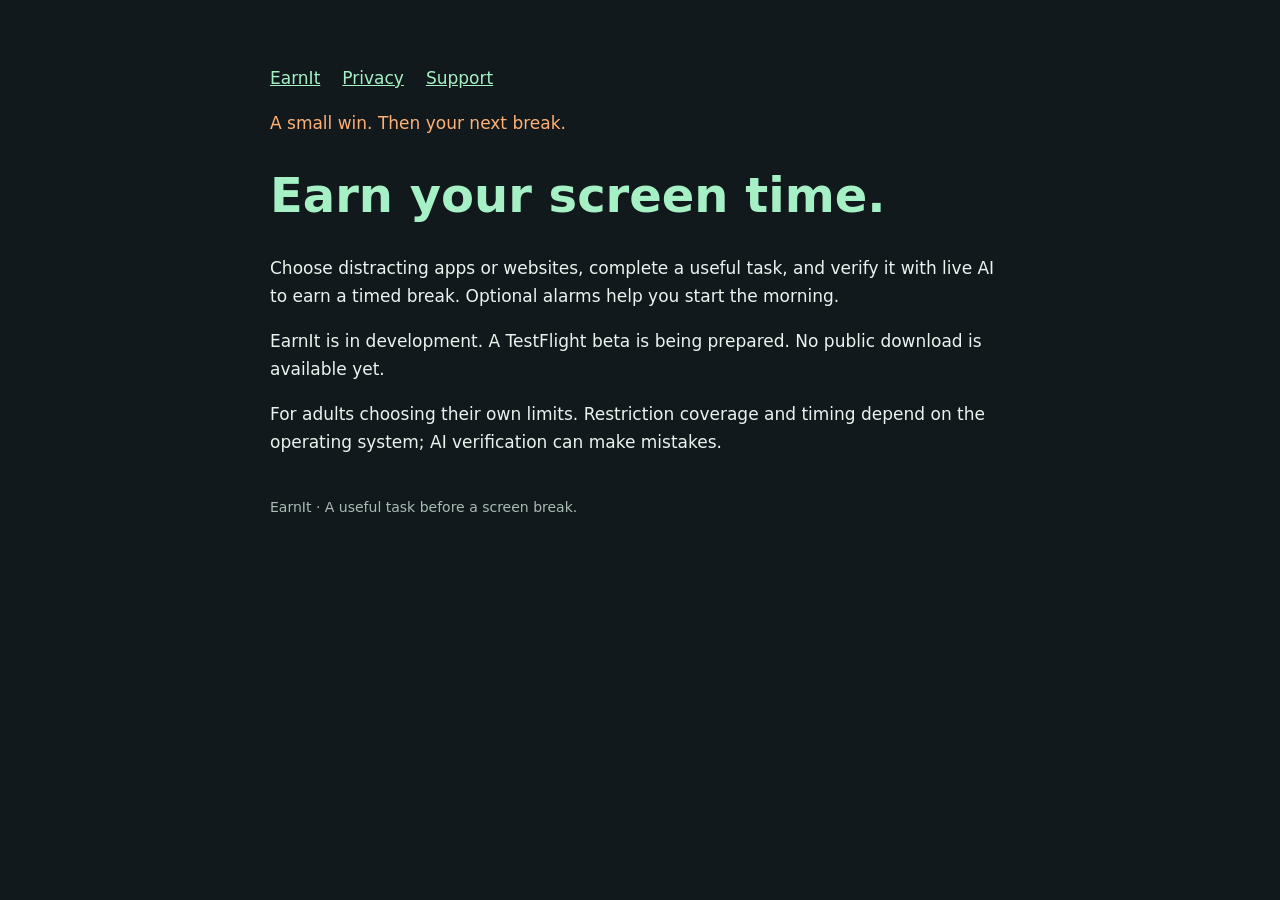
==== index.html @ e23795fc "Publish EarnIt beta privacy and support pages" ====
<!doctype html><html lang="en"><head><meta charset="utf-8"><meta name="viewport" content="width=device-width,initial-scale=1"><title>EarnIt</title><style>body{margin:0;background:#11191c;color:#e9f4ef;font:17px/1.65 system-ui,sans-serif}main{max-width:740px;margin:auto;padding:64px 24px}h1{font-size:48px;line-height:1.1;color:#a6f0c5}h2{margin-top:32px;font-size:23px}a{color:#a6f0c5}nav{display:flex;gap:22px}.tag{color:#ffb077}footer{margin-top:40px;color:#aabbb4;font-size:14px}</style></head><body><main><nav><a href="index.html">EarnIt</a><a href="privacy.html">Privacy</a><a href="support.html">Support</a></nav><p class="tag">A small win. Then your next break.</p><h1>Earn your screen time.</h1><p>Choose distracting apps or websites, complete a useful task, and verify it with live AI to earn a timed break. Optional alarms help you start the morning.</p><p>EarnIt is in development. A TestFlight beta is being prepared. No public download is available yet.</p><p>For adults choosing their own limits. Restriction coverage and timing depend on the operating system; AI verification can make mistakes.</p><footer>EarnIt · A useful task before a screen break.</footer></main></body></html>
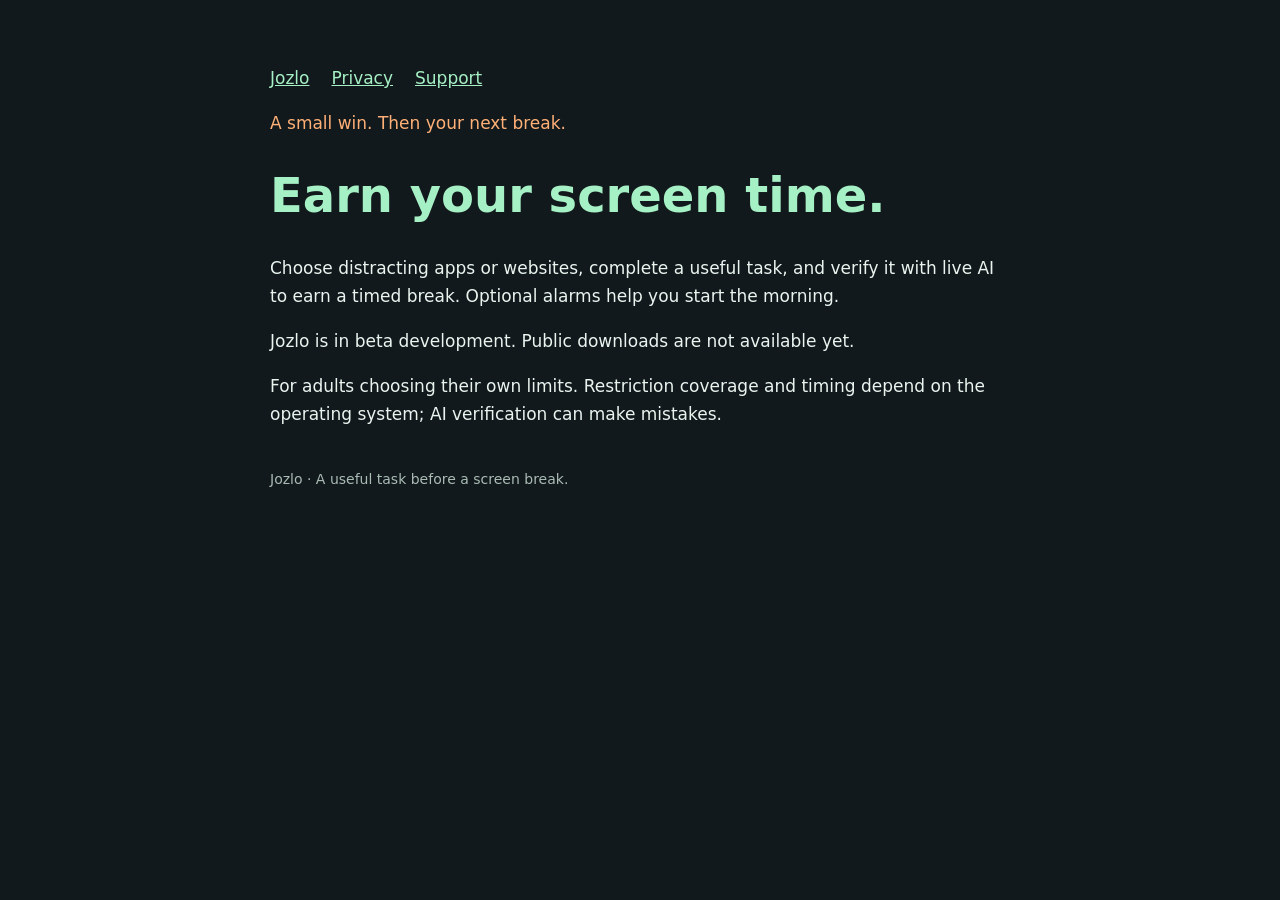
==== commit f62bd3a1: "Rebrand public index.html as Jozlo" ====
--- a/index.html
+++ b/index.html
@@ -1 +1 @@
-<!doctype html><html lang="en"><head><meta charset="utf-8"><meta name="viewport" content="width=device-width,initial-scale=1"><title>EarnIt</title><style>body{margin:0;background:#11191c;color:#e9f4ef;font:17px/1.65 system-ui,sans-serif}main{max-width:740px;margin:auto;padding:64px 24px}h1{font-size:48px;line-height:1.1;color:#a6f0c5}h2{margin-top:32px;font-size:23px}a{color:#a6f0c5}nav{display:flex;gap:22px}.tag{color:#ffb077}footer{margin-top:40px;color:#aabbb4;font-size:14px}</style></head><body><main><nav><a href="index.html">EarnIt</a><a href="privacy.html">Privacy</a><a href="support.html">Support</a></nav><p class="tag">A small win. Then your next break.</p><h1>Earn your screen time.</h1><p>Choose distracting apps or websites, complete a useful task, and verify it with live AI to earn a timed break. Optional alarms help you start the morning.</p><p>EarnIt is in development. A TestFlight beta is being prepared. No public download is available yet.</p><p>For adults choosing their own limits. Restriction coverage and timing depend on the operating system; AI verification can make mistakes.</p><footer>EarnIt · A useful task before a screen break.</footer></main></body></html>+<!doctype html><html lang="en"><head><meta charset="utf-8"><meta name="viewport" content="width=device-width,initial-scale=1"><title>Jozlo</title><style>body{margin:0;background:#11191c;color:#e9f4ef;font:17px/1.65 system-ui,sans-serif}main{max-width:740px;margin:auto;padding:64px 24px}h1{font-size:48px;line-height:1.1;color:#a6f0c5}h2{margin-top:32px;font-size:23px}a{color:#a6f0c5}nav{display:flex;gap:22px}.tag{color:#ffb077}footer{margin-top:40px;color:#aabbb4;font-size:14px}</style></head><body><main><nav><a href="index.html">Jozlo</a><a href="privacy.html">Privacy</a><a href="support.html">Support</a></nav><p class="tag">A small win. Then your next break.</p><h1>Earn your screen time.</h1><p>Choose distracting apps or websites, complete a useful task, and verify it with live AI to earn a timed break. Optional alarms help you start the morning.</p><p>Jozlo is in beta development. Public downloads are not available yet.</p><p>For adults choosing their own limits. Restriction coverage and timing depend on the operating system; AI verification can make mistakes.</p><footer>Jozlo · A useful task before a screen break.</footer></main></body></html>
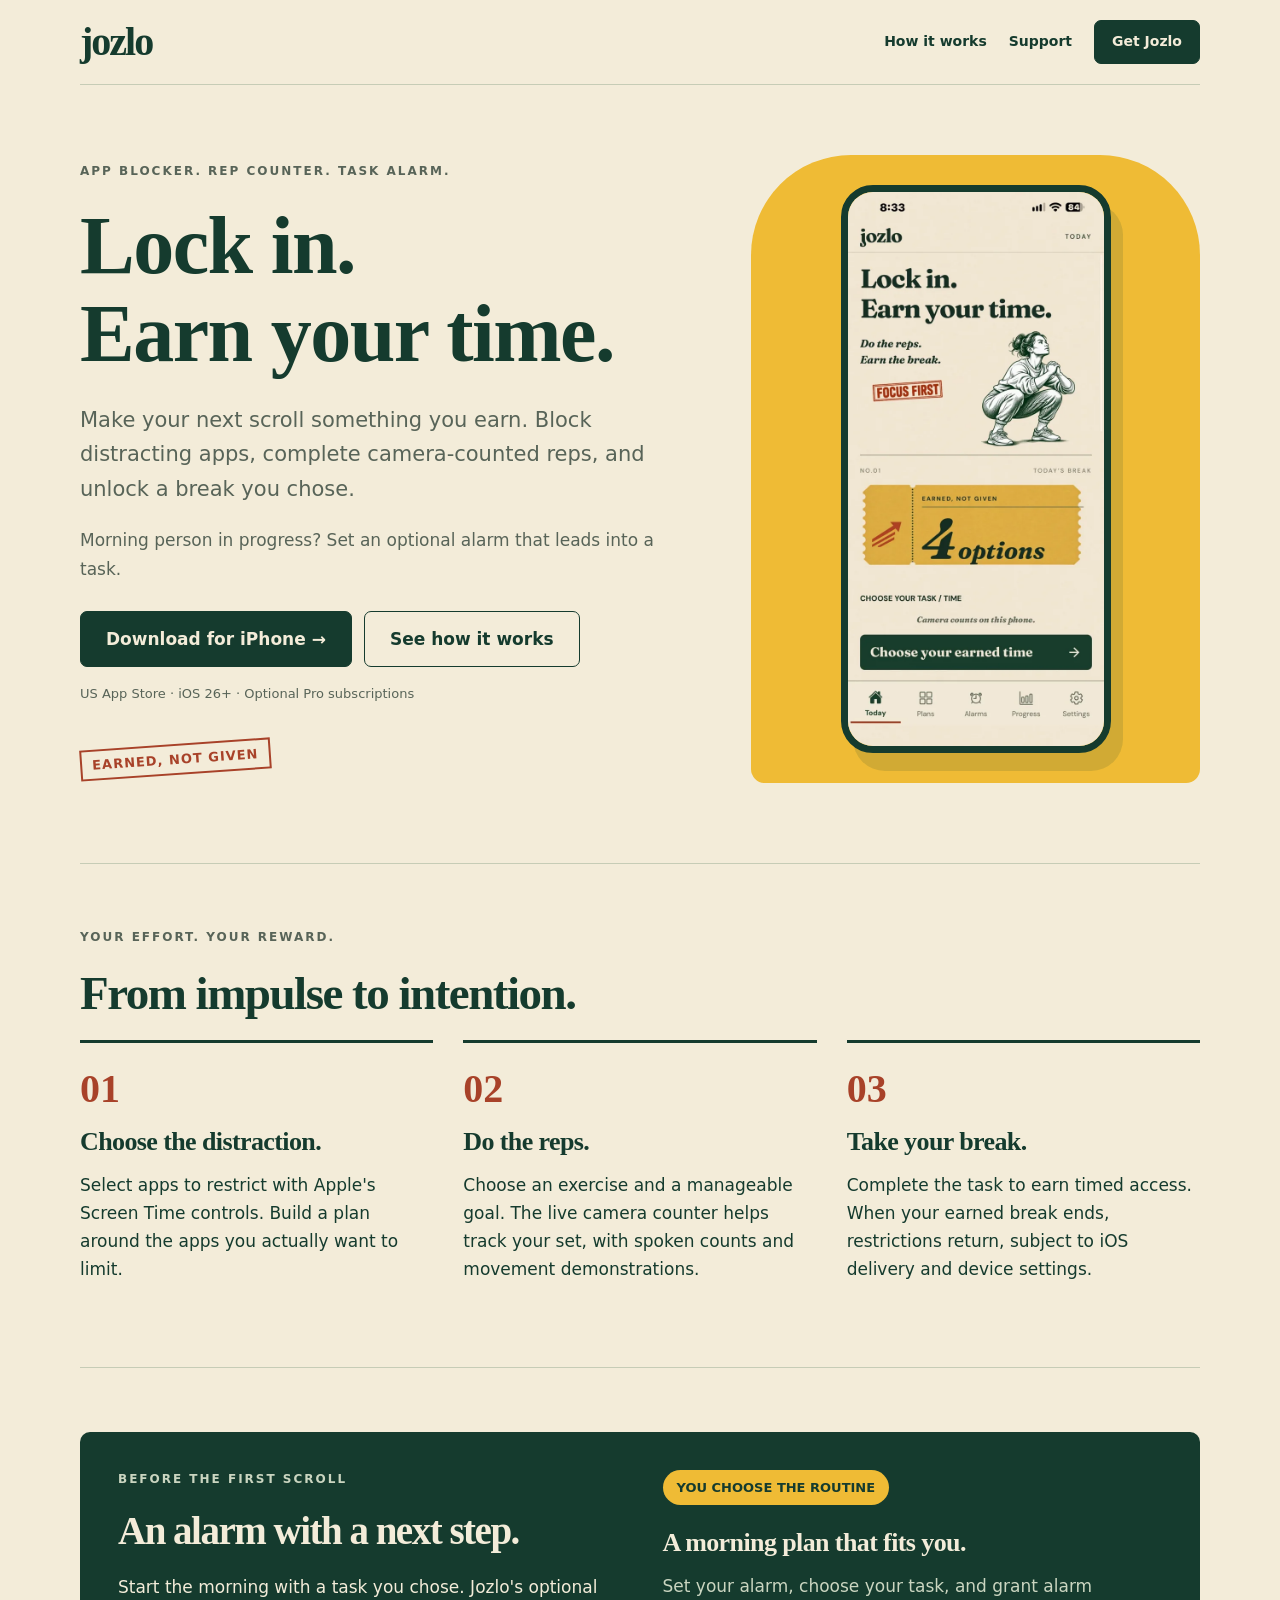
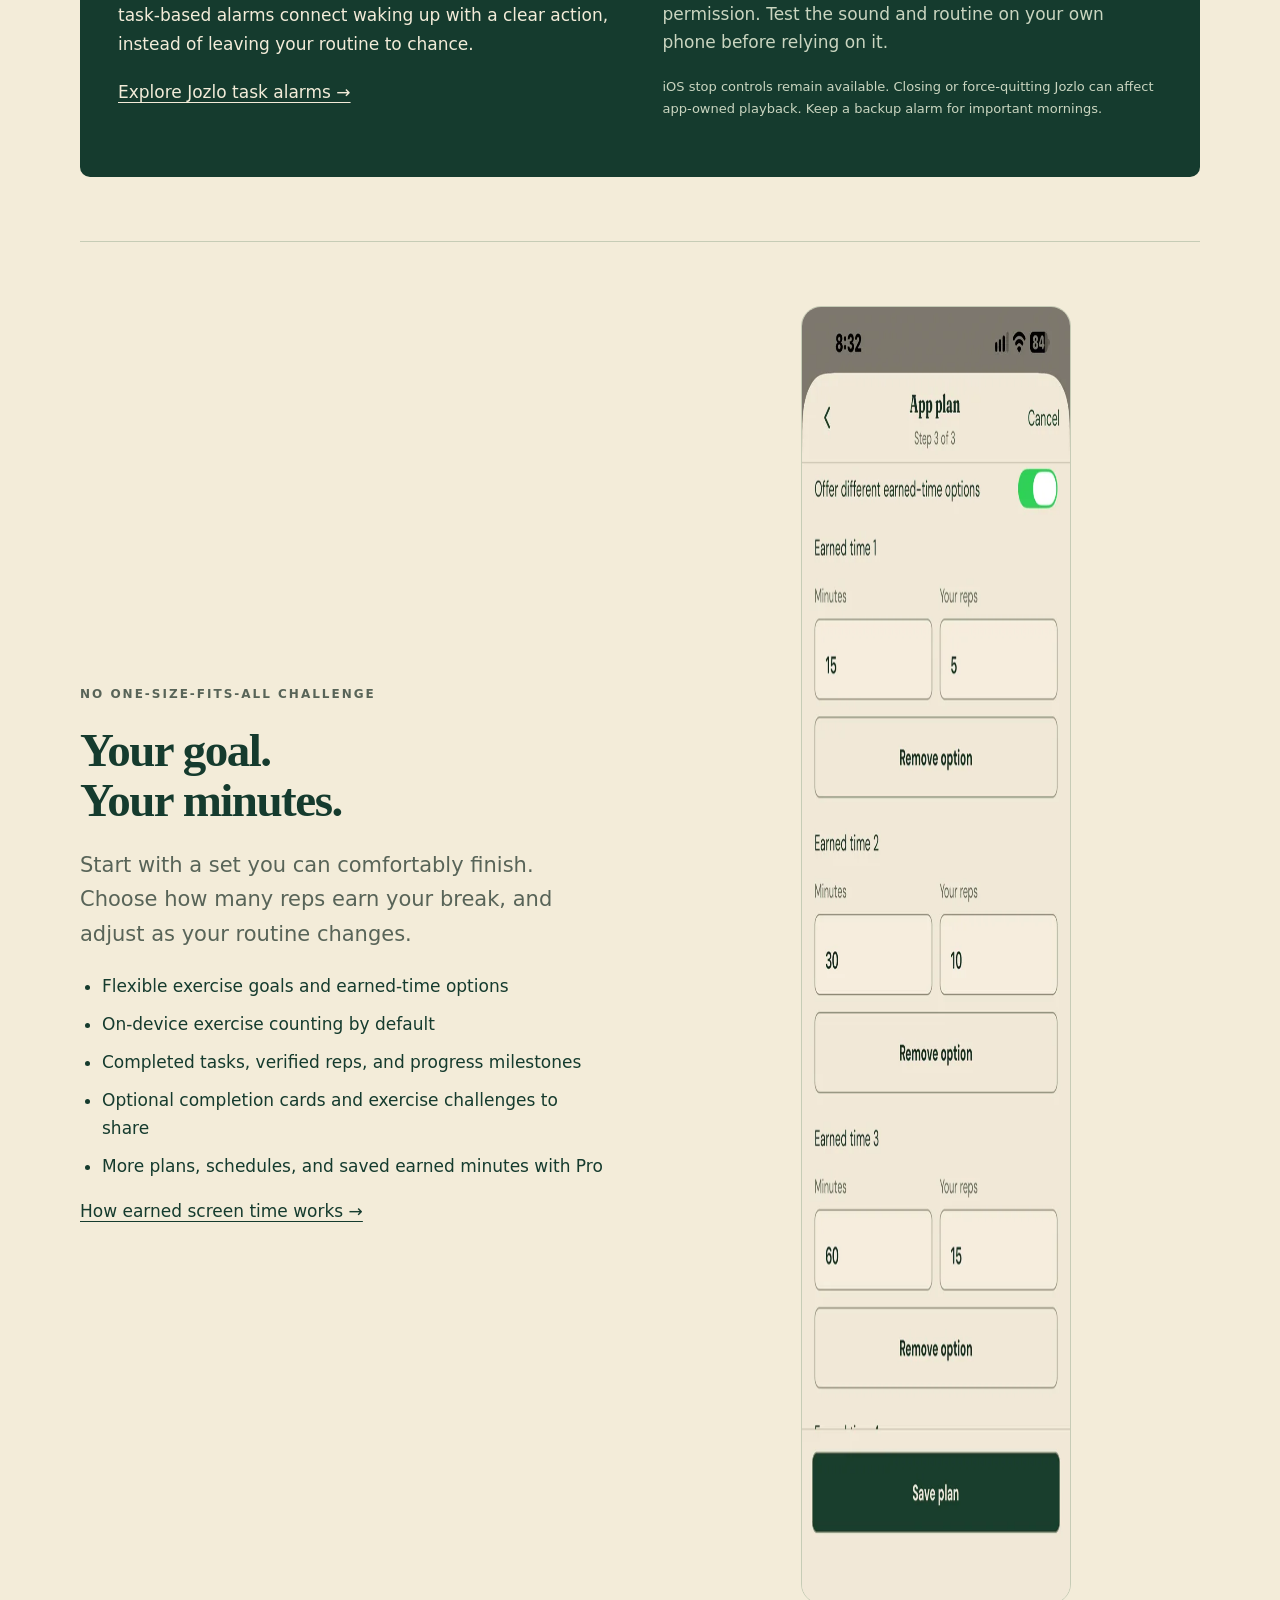
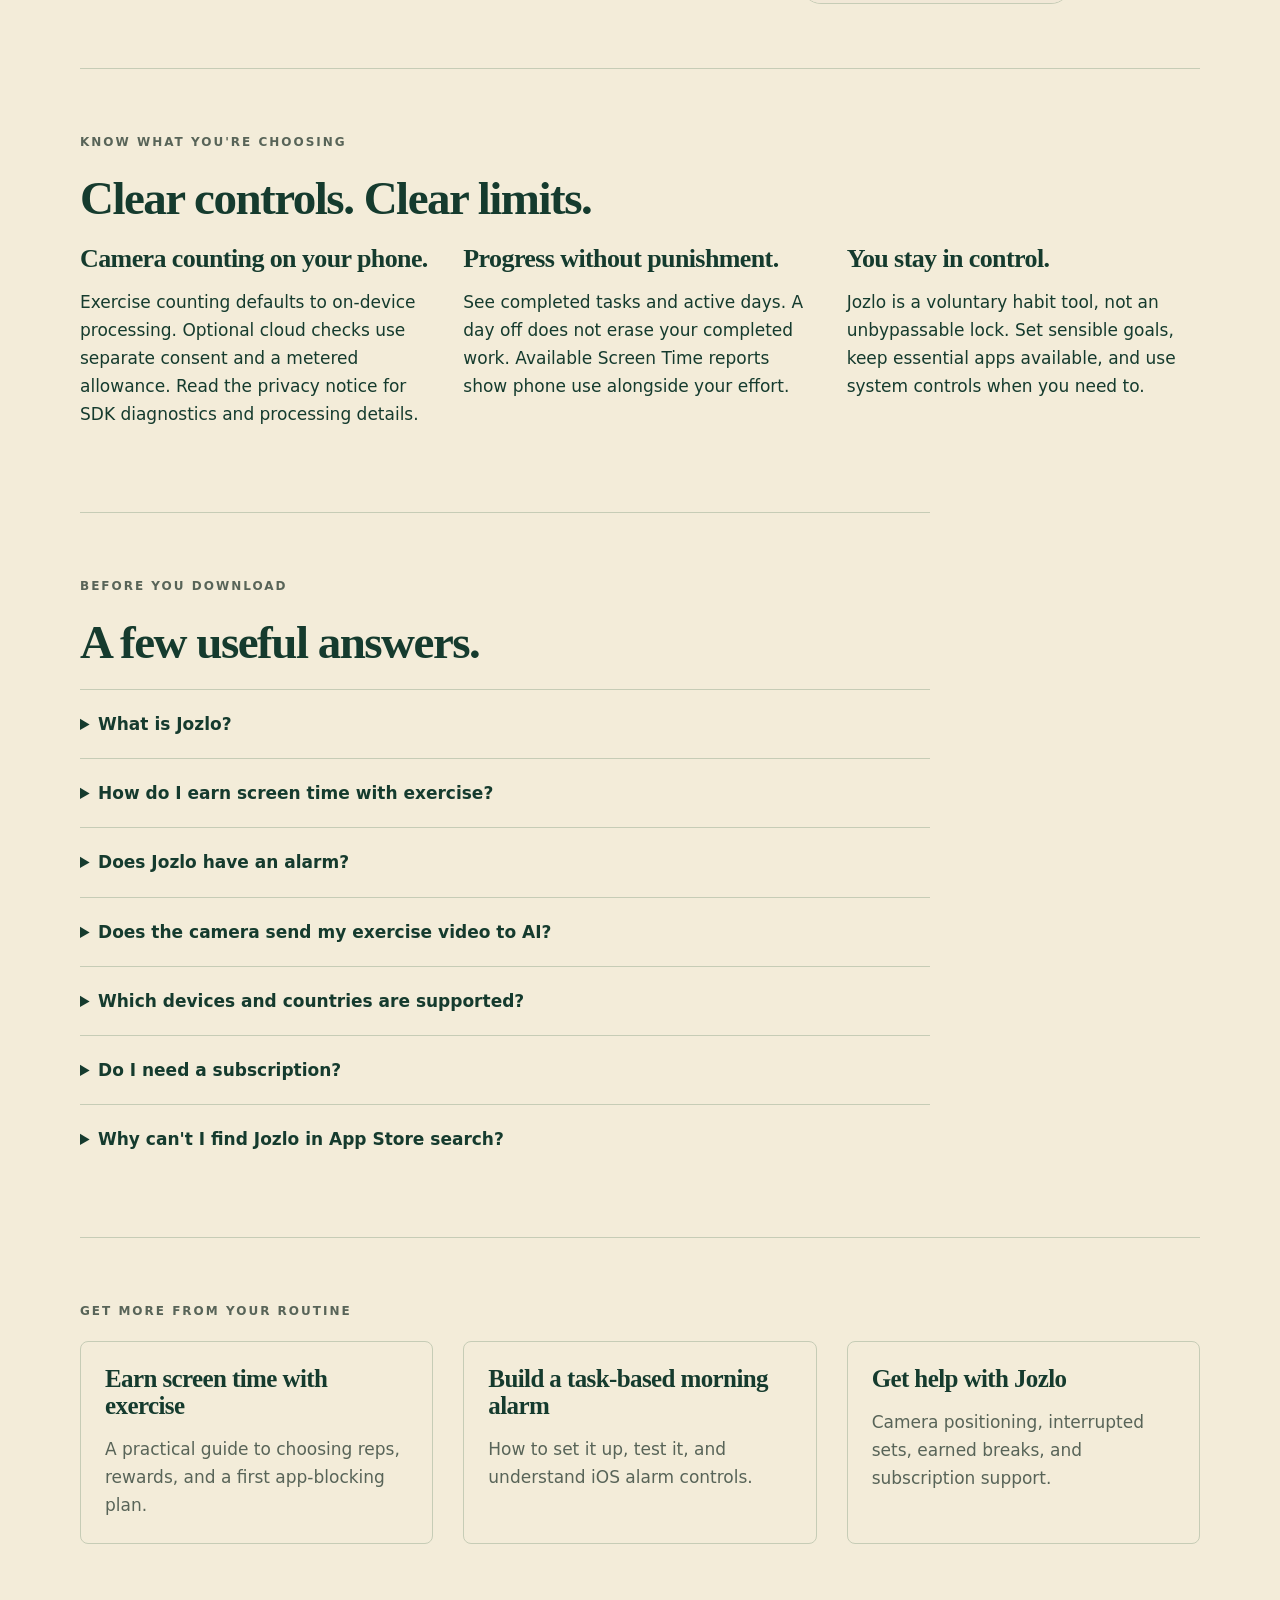
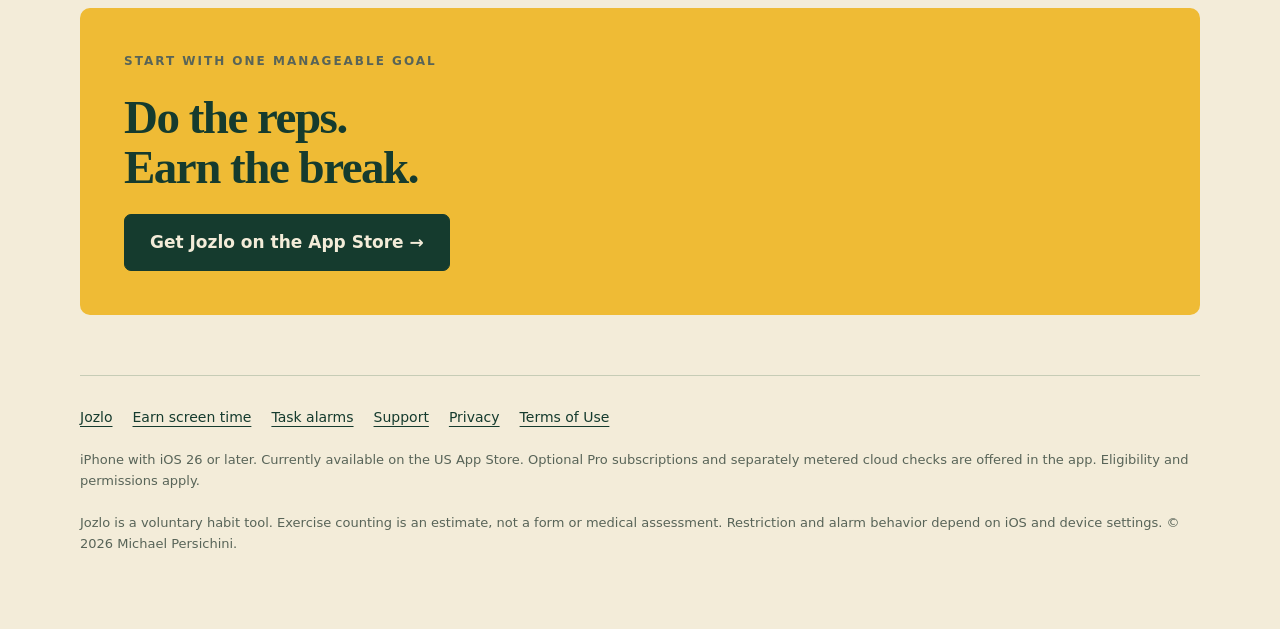
==== commit fb2ef314: "Launch Jozlo marketing site with SEO guides and teen eligibility" ====
--- a/index.html
+++ b/index.html
@@ -1 +1,21 @@
-<!doctype html><html lang="en"><head><meta charset="utf-8"><meta name="viewport" content="width=device-width,initial-scale=1"><title>Jozlo</title><style>body{margin:0;background:#11191c;color:#e9f4ef;font:17px/1.65 system-ui,sans-serif}main{max-width:740px;margin:auto;padding:64px 24px}h1{font-size:48px;line-height:1.1;color:#a6f0c5}h2{margin-top:32px;font-size:23px}a{color:#a6f0c5}nav{display:flex;gap:22px}.tag{color:#ffb077}footer{margin-top:40px;color:#aabbb4;font-size:14px}</style></head><body><main><nav><a href="index.html">Jozlo</a><a href="privacy.html">Privacy</a><a href="support.html">Support</a></nav><p class="tag">A small win. Then your next break.</p><h1>Earn your screen time.</h1><p>Choose distracting apps or websites, complete a useful task, and verify it with live AI to earn a timed break. Optional alarms help you start the morning.</p><p>Jozlo is in beta development. Public downloads are not available yet.</p><p>For adults choosing their own limits. Restriction coverage and timing depend on the operating system; AI verification can make mistakes.</p><footer>Jozlo · A useful task before a screen break.</footer></main></body></html>+<!doctype html><html lang="en"><head><meta charset="utf-8"><meta name="viewport" content="width=device-width,initial-scale=1">
+<title>Jozlo | Screen Time App Blocker & Task Alarms</title><meta name="description" content="Block distracting apps, count exercise reps with your camera, and earn screen time with Jozlo. Set your own goals and wake up with task-based alarms."><meta name="robots" content="index,follow"><link rel="canonical" href="https://earnit-info.onrender.com/"><meta name="theme-color" content="#153b2e">
+<meta property="og:type" content="website"><meta property="og:site_name" content="Jozlo"><meta property="og:title" content="Jozlo | Screen Time App Blocker & Task Alarms"><meta property="og:description" content="Block distracting apps, count exercise reps with your camera, and earn screen time with Jozlo. Set your own goals and wake up with task-based alarms."><meta property="og:url" content="https://earnit-info.onrender.com/"><meta property="og:image" content="https://earnit-info.onrender.com/assets/jozlo-app.jpg"><meta property="og:image:alt" content="Jozlo on iPhone: Lock in. Earn your time.">
+<meta name="twitter:card" content="summary_large_image"><meta name="twitter:title" content="Jozlo | Screen Time App Blocker & Task Alarms"><meta name="twitter:description" content="Block distracting apps, count exercise reps with your camera, and earn screen time with Jozlo. Set your own goals and wake up with task-based alarms."><meta name="twitter:image" content="https://earnit-info.onrender.com/assets/jozlo-app.jpg">
+<meta name="apple-itunes-app" content="app-id=6819877235"><link rel="stylesheet" href="/assets/site.css">
+<script type="application/ld+json">{"@context": "https://schema.org", "@type": "MobileApplication", "name": "Jozlo", "url": "https://earnit-info.onrender.com/", "description": "An iPhone app blocker with camera-counted exercise rewards and optional task-based alarms.", "applicationCategory": "LifestyleApplication", "operatingSystem": "iOS 26.0 or later", "installUrl": "https://apps.apple.com/us/app/jozlo/id6819877235", "softwareVersion": "0.1.0", "screenshot": "https://earnit-info.onrender.com/assets/jozlo-app.jpg"}</script></head><body><a class="skip" href="#main">Skip to content</a><div class="wrap"><header class="header"><a class="brand" href="/" aria-label="Jozlo home">jozlo</a><nav class="nav" aria-label="Main navigation"><a class="hide-mobile" href="/#how-it-works">How it works</a><a href="/support.html">Support</a><a class="btn" href="https://apps.apple.com/us/app/jozlo/id6819877235">Get Jozlo</a></nav></header></div>
+<main id="main" class="wrap"><section class="hero" aria-labelledby="hero-title"><div class="headline"><p class="eyebrow">App blocker. Rep counter. Task alarm.</p><h1 id="hero-title">Lock in.<br>Earn your time.</h1><p class="lead">Make your next scroll something you earn. Block distracting apps, complete camera-counted reps, and unlock a break you chose.</p><p class="muted">Morning person in progress? Set an optional alarm that leads into a task.</p><div class="actions"><a class="btn" href="https://apps.apple.com/us/app/jozlo/id6819877235">Download for iPhone &rarr;</a><a class="btn alt" href="#how-it-works">See how it works</a></div><p class="fine">US App Store &middot; iOS 26+ &middot; Optional Pro subscriptions</p><span class="stamp">EARNED, NOT GIVEN</span></div><div class="hero-art"><img class="phone" src="/assets/jozlo-home.webp" width="600" height="1298" fetchpriority="high" alt="Jozlo Today screen showing an exercise illustration, earned-time options, and the Choose your earned time button"></div></section>
+<section id="how-it-works" class="section"><p class="eyebrow">Your effort. Your reward.</p><h2>From impulse to intention.</h2><div class="grid"><div class="step"><span class="num">01</span><h3>Choose the distraction.</h3><p>Select apps to restrict with Apple's Screen Time controls. Build a plan around the apps you actually want to limit.</p></div><div class="step"><span class="num">02</span><h3>Do the reps.</h3><p>Choose an exercise and a manageable goal. The live camera counter helps track your set, with spoken counts and movement demonstrations.</p></div><div class="step"><span class="num">03</span><h3>Take your break.</h3><p>Complete the task to earn timed access. When your earned break ends, restrictions return, subject to iOS delivery and device settings.</p></div></div></section>
+<section class="section"><div class="feature"><div><p class="eyebrow">Before the first scroll</p><h2>An alarm with a next step.</h2><p>Start the morning with a task you chose. Jozlo's optional task-based alarms connect waking up with a clear action, instead of leaving your routine to chance.</p><a href="/task-alarm.html">Explore Jozlo task alarms &rarr;</a></div><div><span class="pill">YOU CHOOSE THE ROUTINE</span><h3 style="margin-top:24px">A morning plan that fits you.</h3><p class="muted">Set your alarm, choose your task, and grant alarm permission. Test the sound and routine on your own phone before relying on it.</p><p class="fine" style="color:#cad5c0">iOS stop controls remain available. Closing or force-quitting Jozlo can affect app-owned playback. Keep a backup alarm for important mornings.</p></div></div></section>
+<section class="section split"><div><p class="eyebrow">No one-size-fits-all challenge</p><h2>Your goal.<br>Your minutes.</h2><p class="lead">Start with a set you can comfortably finish. Choose how many reps earn your break, and adjust as your routine changes.</p><ul class="list"><li>Flexible exercise goals and earned-time options</li><li>On-device exercise counting by default</li><li>Completed tasks, verified reps, and progress milestones</li><li>Optional completion cards and exercise challenges to share</li><li>More plans, schedules, and saved earned minutes with Pro</li></ul><a href="/earn-screen-time.html">How earned screen time works &rarr;</a></div><img src="/assets/jozlo-rewards.webp" width="600" height="1298" loading="lazy" alt="Jozlo plan settings with custom exercise reps and earned-minute options"></section>
+<section class="section"><p class="eyebrow">Know what you're choosing</p><h2>Clear controls. Clear limits.</h2><div class="grid"><div><h3>Camera counting on your phone.</h3><p>Exercise counting defaults to on-device processing. Optional cloud checks use separate consent and a metered allowance. Read the privacy notice for SDK diagnostics and processing details.</p></div><div><h3>Progress without punishment.</h3><p>See completed tasks and active days. A day off does not erase your completed work. Available Screen Time reports show phone use alongside your effort.</p></div><div><h3>You stay in control.</h3><p>Jozlo is a voluntary habit tool, not an unbypassable lock. Set sensible goals, keep essential apps available, and use system controls when you need to.</p></div></div></section>
+<section class="section faq"><p class="eyebrow">Before you download</p><h2>A few useful answers.</h2>
+<details><summary>What is Jozlo?</summary><p>Jozlo is an iPhone screen time app blocker that connects access to distracting apps with completing useful tasks or camera-counted exercises. It also includes optional task-based alarms.</p></details>
+<details><summary>How do I earn screen time with exercise?</summary><p>Create an app plan, choose your exercise goal and reward minutes, then complete your set using live camera verification. The plan unlocks earned access and applies restrictions again after the break, subject to iOS settings and callbacks.</p></details>
+<details><summary>Does Jozlo have an alarm?</summary><p>Yes. Set an optional alarm and choose the task for your routine. Alarm permission is required, and standard iOS stop controls remain available. See the <a href="/task-alarm.html">task alarm guide</a> for setup and limitations.</p></details>
+<details><summary>Does the camera send my exercise video to AI?</summary><p>On-device exercise counting does not send camera frames to Jozlo's service or OpenAI. Optional cloud/custom checks send sampled images only with separate consent. Optional exercise recording is off by default. The on-device SDK also sends technical diagnostics; see the <a href="/privacy.html">privacy notice</a>.</p></details>
+<details><summary>Which devices and countries are supported?</summary><p>The current public release is available on the US App Store for iPhone with iOS 26 or later. Android availability has not been announced. Jozlo is not currently a parent-managed child-control app.</p></details>
+<details><summary>Do I need a subscription?</summary><p>The current app offers optional monthly and annual Pro subscriptions for additional plans and controls. Check the current feature list, prices, and billing periods in the app and Apple purchase sheet. Optional cloud checks have a separate metered allowance and are not included in Pro.</p></details>
+<details><summary>Why can't I find Jozlo in App Store search?</summary><p>Use the <a href="https://apps.apple.com/us/app/jozlo/id6819877235">direct App Store download link</a>. Check that your Apple Account uses the United States storefront, your iPhone meets the iOS requirement, and your Screen Time settings allow the app's current age rating. Search visibility can differ from direct-page availability.</p></details></section>
+<section class="section"><p class="eyebrow">Get more from your routine</p><div class="grid"><a class="resource" href="/earn-screen-time.html"><h3>Earn screen time with exercise</h3><p>A practical guide to choosing reps, rewards, and a first app-blocking plan.</p></a><a class="resource" href="/task-alarm.html"><h3>Build a task-based morning alarm</h3><p>How to set it up, test it, and understand iOS alarm controls.</p></a><a class="resource" href="/support.html"><h3>Get help with Jozlo</h3><p>Camera positioning, interrupted sets, earned breaks, and subscription support.</p></a></div></section>
+<section class="closing"><p class="eyebrow">Start with one manageable goal</p><h2>Do the reps.<br>Earn the break.</h2><a class="btn" href="https://apps.apple.com/us/app/jozlo/id6819877235">Get Jozlo on the App Store &rarr;</a></section></main><footer class="footer wrap"><nav class="footer-links" aria-label="Footer"><a href="/">Jozlo</a><a href="/earn-screen-time.html">Earn screen time</a><a href="/task-alarm.html">Task alarms</a><a href="/support.html">Support</a><a href="/privacy.html">Privacy</a><a href="https://www.apple.com/legal/internet-services/itunes/dev/stdeula/">Terms of Use</a></nav><p class="fine">iPhone with iOS 26 or later. Currently available on the US App Store. Optional Pro subscriptions and separately metered cloud checks are offered in the app. Eligibility and permissions apply.</p><p class="fine">Jozlo is a voluntary habit tool. Exercise counting is an estimate, not a form or medical assessment. Restriction and alarm behavior depend on iOS and device settings. &copy; 2026 Michael Persichini.</p></footer></body></html>
--- a/assets/site.css
+++ b/assets/site.css
@@ -0,0 +1,3 @@
+
+:root{--paper:#f3ecd9;--ink:#153b2e;--muted:#586458;--line:#c6ccb6;--gold:#efbb35;--rust:#a84229}*{box-sizing:border-box}html{scroll-behavior:smooth}body{margin:0;background:var(--paper);color:var(--ink);font:17px/1.65 system-ui,-apple-system,BlinkMacSystemFont,"Segoe UI",sans-serif}a{color:inherit;text-underline-offset:4px}a:hover{color:var(--rust)}a:focus-visible,summary:focus-visible{outline:3px solid var(--rust);outline-offset:5px}.skip{position:absolute;left:-1000px;top:10px}.skip:focus{left:10px;background:white;padding:10px;z-index:10}.wrap{width:min(1120px,calc(100% - 40px));margin:auto}.header{display:flex;align-items:center;justify-content:space-between;gap:20px;padding:20px 0;border-bottom:1px solid var(--line)}.brand{font:bold 40px/1 Georgia,serif;letter-spacing:-2px;text-decoration:none}.nav{display:flex;gap:22px;align-items:center;font-size:14px;font-weight:650}.nav a{text-decoration:none}.nav .btn{padding:9px 17px;min-height:44px}.eyebrow{text-transform:uppercase;letter-spacing:2px;font-size:12px;font-weight:800;color:var(--muted)}h1,h2,h3{font-family:Georgia,serif;line-height:1.07;letter-spacing:-1.5px}h1{font-size:clamp(46px,6.7vw,82px);margin:18px 0 25px}h2{font-size:clamp(32px,4vw,47px);margin:12px 0 22px}h3{font-size:26px;letter-spacing:-.6px;margin:0 0 15px}p{margin:0 0 20px}.lead{font-size:21px;max-width:640px;color:var(--muted)}.muted,.fine{color:var(--muted)}.fine{font-size:13px}.btn{display:inline-flex;align-items:center;justify-content:center;min-height:52px;padding:13px 25px;border-radius:7px;background:var(--ink);color:var(--paper);font-weight:750;text-decoration:none;border:1px solid var(--ink)}.btn:hover{background:#24523f;color:white}.btn.alt{background:transparent;color:var(--ink)}.actions{display:flex;flex-wrap:wrap;gap:12px;margin:28px 0 16px}.hero{display:grid;grid-template-columns:1.15fr .85fr;gap:64px;align-items:center;padding:70px 0 80px}.hero .headline{max-width:650px}.hero-art{position:relative;display:flex;justify-content:center;padding:30px 20px;background:var(--gold);border-radius:100px 100px 14px 14px;overflow:hidden}.phone{display:block;width:min(270px,100%);height:auto;border:7px solid var(--ink);border-radius:32px;box-shadow:12px 18px 0 #153b2e22}.stamp{display:inline-block;border:2px solid var(--rust);padding:3px 10px;font-size:13px;color:var(--rust);font-weight:900;transform:rotate(-4deg);letter-spacing:1px;margin-top:20px}.section{padding:64px 0;border-top:1px solid var(--line)}.grid{display:grid;grid-template-columns:repeat(3,1fr);gap:30px}.step{padding-top:22px;border-top:3px solid var(--ink)}.num{display:block;font:bold 40px Georgia,serif;color:var(--rust);margin-bottom:16px}.feature{background:var(--ink);color:var(--paper);padding:38px;border-radius:10px;display:grid;grid-template-columns:1fr 1fr;gap:45px}.feature .eyebrow,.feature .muted{color:#cad5c0}.feature h2{font-size:39px}.feature a{color:var(--paper)}.feature .pill{display:inline-block;background:var(--gold);color:var(--ink);padding:7px 14px;font-size:13px;font-weight:800;border-radius:30px}.split{display:grid;grid-template-columns:1fr 1fr;gap:65px;align-items:center}.split img{width:min(270px,100%);display:block;margin:auto;border:1px solid var(--line);border-radius:20px}.list{padding-left:22px}.list li{margin:10px 0}.faq{max-width:850px}.faq details{border-top:1px solid var(--line);padding:20px 0}.faq summary{cursor:pointer;font-weight:750}.faq details p{padding-top:14px;max-width:760px;margin-bottom:0}.resource{padding:24px;border:1px solid var(--line);border-radius:8px;text-decoration:none}.resource h3{font-size:25px}.resource p{color:var(--muted);margin:0}.closing{background:var(--gold);padding:44px;border-radius:10px;margin-bottom:60px}.footer{padding:30px 0 55px;border-top:1px solid var(--line);font-size:14px}.footer-links{display:flex;flex-wrap:wrap;gap:20px;margin-bottom:20px}.article{max-width:780px;margin:auto;padding:55px 0 70px}.article h1{font-size:clamp(40px,6vw,62px)}.article h2{font-size:31px;margin-top:38px}.article h3{margin-top:28px}.article .lead{font-size:20px}.legal main{max-width:800px;margin:auto;padding:40px 24px 65px}.legal h1{font-size:45px}.legal h2{font-size:27px}.legal nav{gap:25px;flex-wrap:wrap;margin-bottom:30px}.legal footer{color:var(--muted);font-size:14px}.legal a{color:var(--ink)}
+@media(max-width:760px){.wrap{width:calc(100% - 36px)}.header{padding:20px 0}.nav{gap:14px;font-size:13px}.nav .hide-mobile{display:none}.brand{font-size:36px}.hero{grid-template-columns:1fr;gap:35px;padding:38px 0 45px}.hero-art{max-width:410px;width:100%;margin:auto}.hero .lead{font-size:19px}.grid,.split,.feature{grid-template-columns:1fr;gap:28px}.section{padding:43px 0}.feature{padding:27px}.feature h2{font-size:32px}.split img{width:220px}.closing{padding:28px;margin-bottom:35px}.article{padding-top:35px}.actions .btn{flex:1;text-align:center}.footer{padding-bottom:35px}}@media(prefers-reduced-motion:reduce){html{scroll-behavior:auto}}
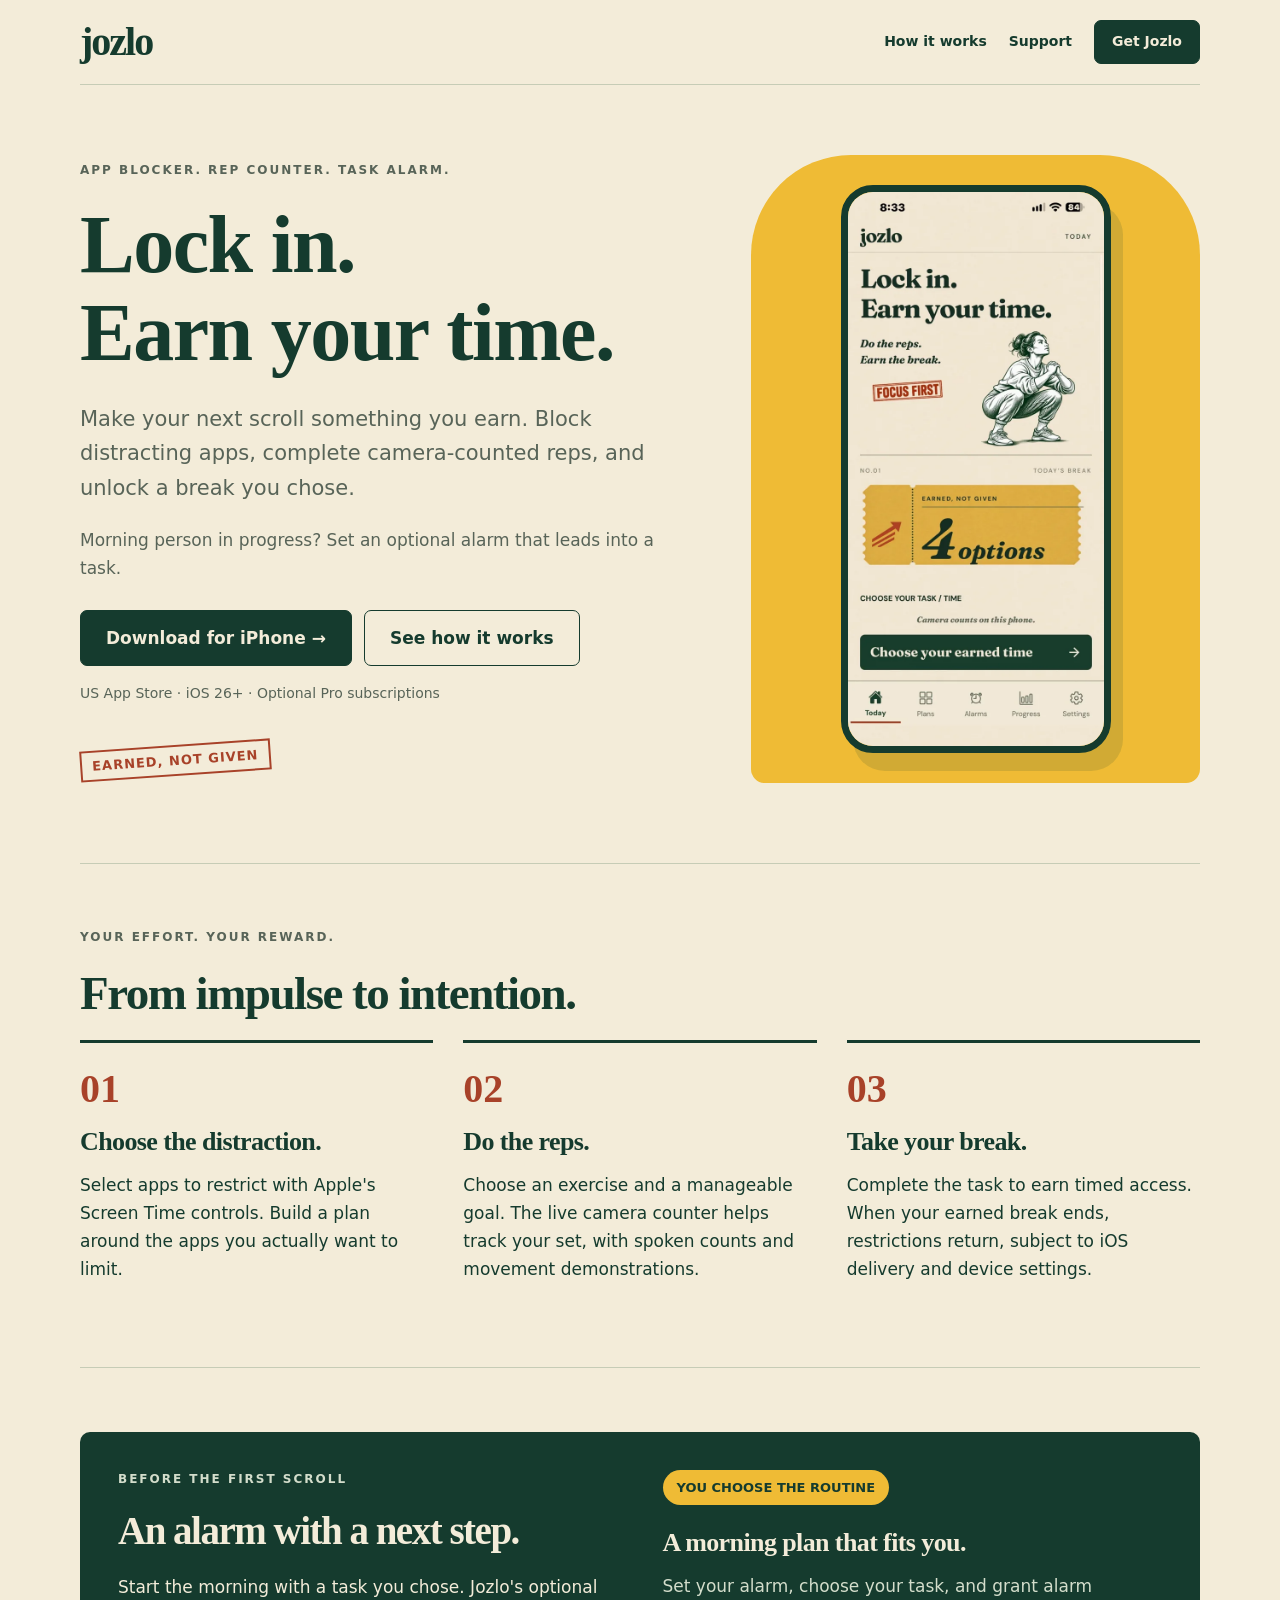
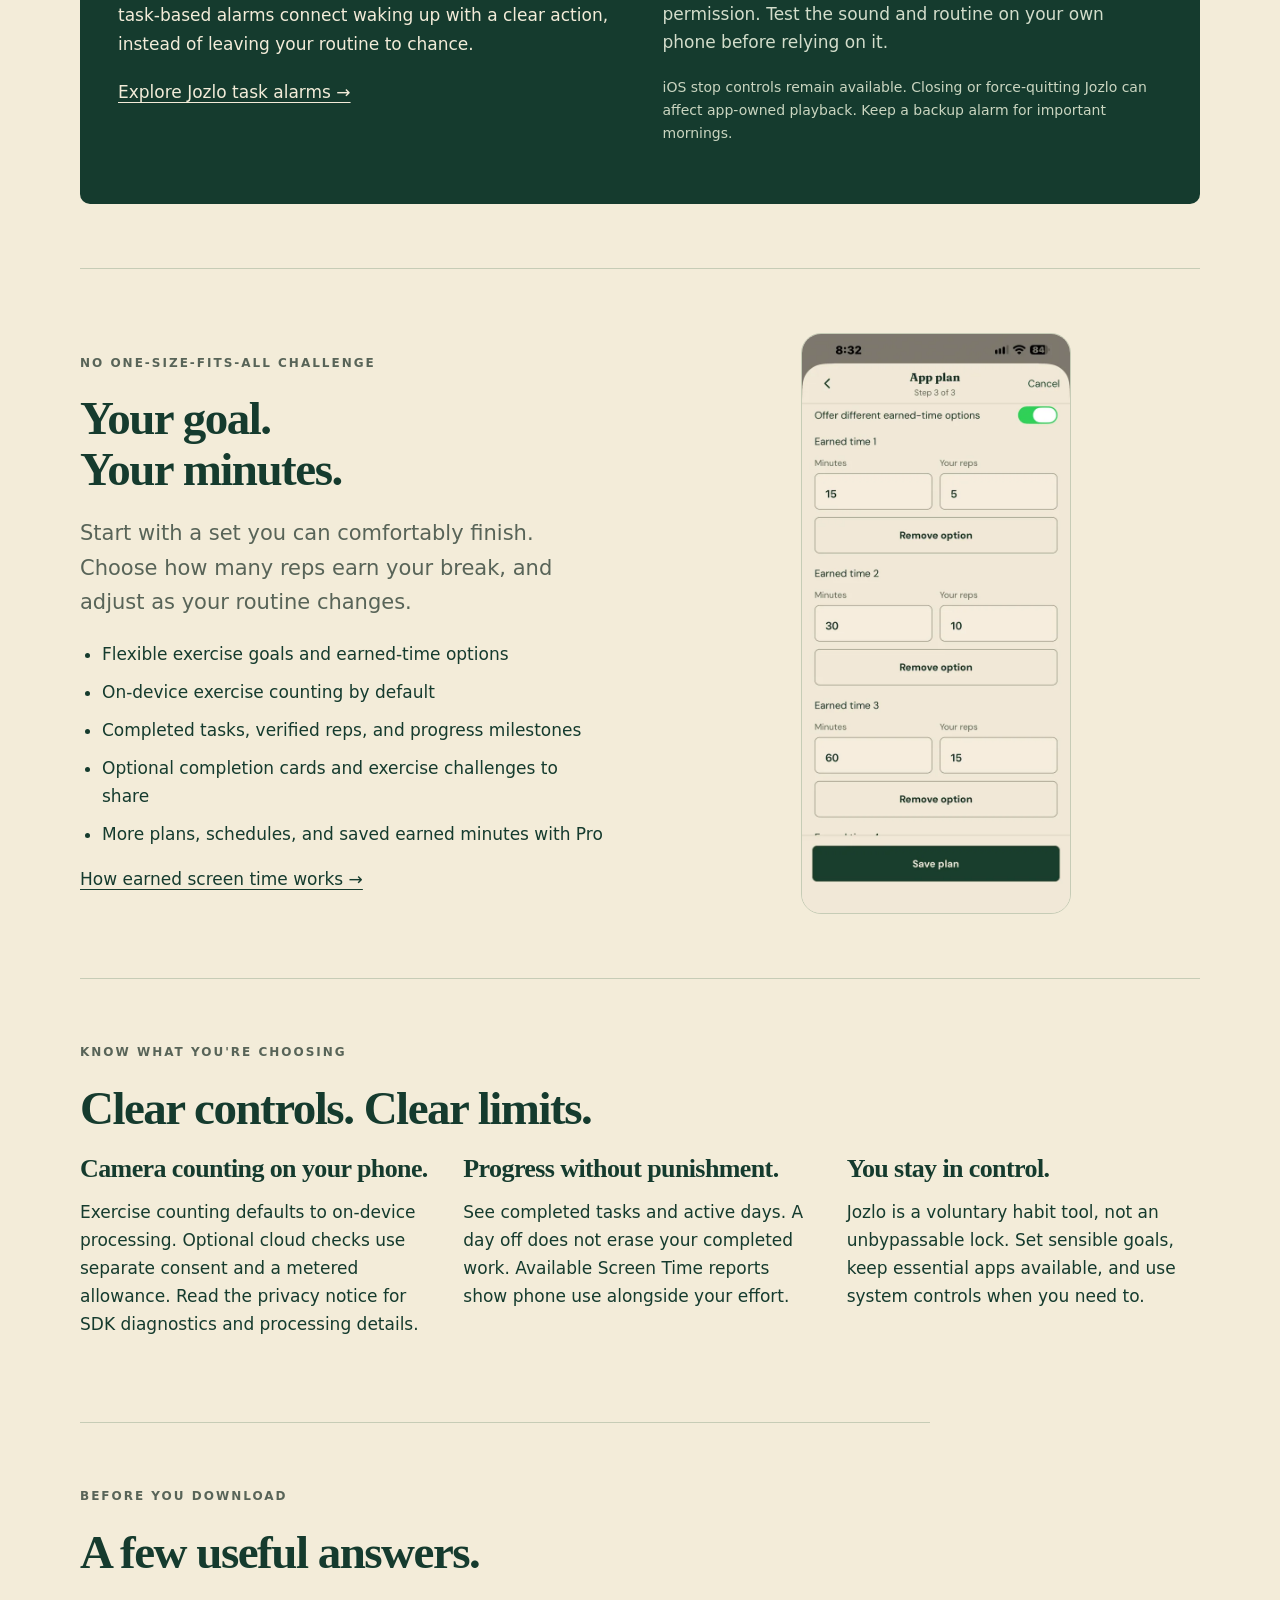
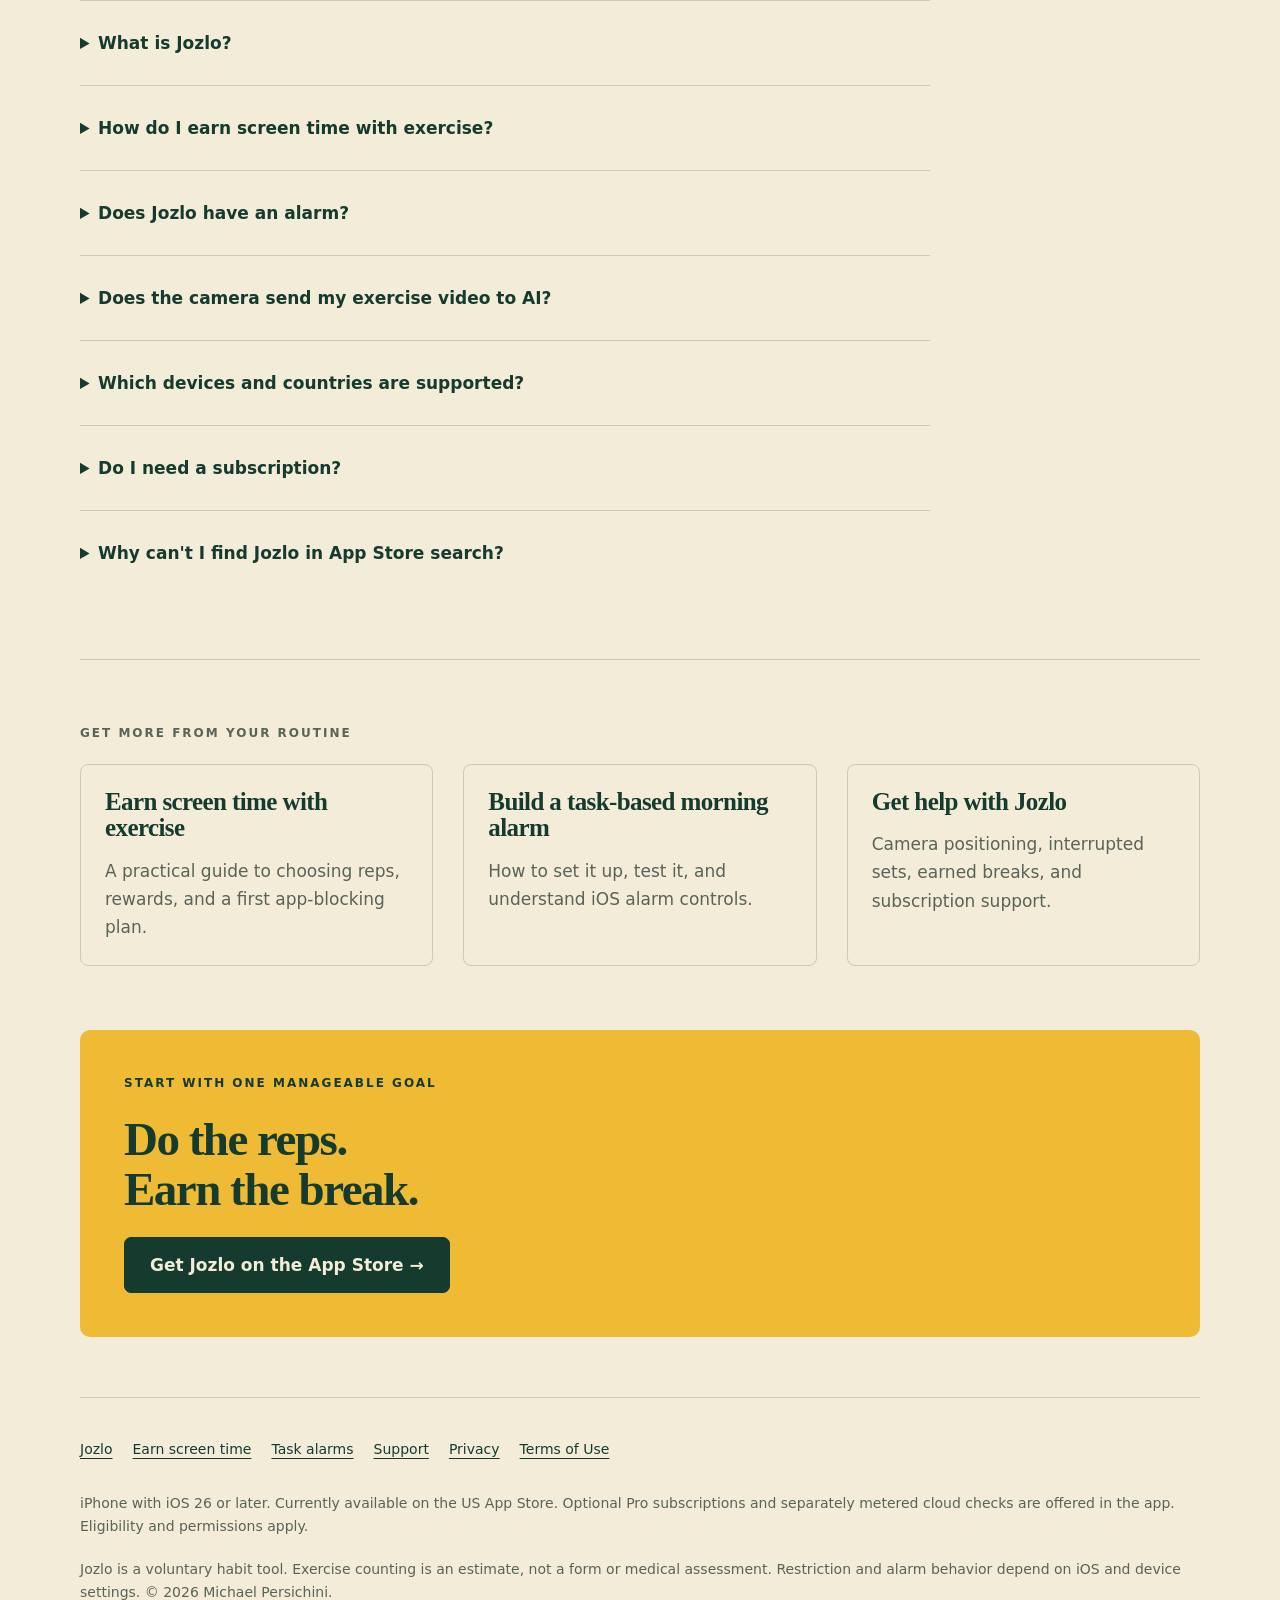
==== commit 9c85fdfa: "Improve responsive layout, text contrast and accessible website controls" ====
--- a/index.html
+++ b/index.html
@@ -3,7 +3,7 @@
 <meta property="og:type" content="website"><meta property="og:site_name" content="Jozlo"><meta property="og:title" content="Jozlo | Screen Time App Blocker & Task Alarms"><meta property="og:description" content="Block distracting apps, count exercise reps with your camera, and earn screen time with Jozlo. Set your own goals and wake up with task-based alarms."><meta property="og:url" content="https://earnit-info.onrender.com/"><meta property="og:image" content="https://earnit-info.onrender.com/assets/jozlo-app.jpg"><meta property="og:image:alt" content="Jozlo on iPhone: Lock in. Earn your time.">
 <meta name="twitter:card" content="summary_large_image"><meta name="twitter:title" content="Jozlo | Screen Time App Blocker & Task Alarms"><meta name="twitter:description" content="Block distracting apps, count exercise reps with your camera, and earn screen time with Jozlo. Set your own goals and wake up with task-based alarms."><meta name="twitter:image" content="https://earnit-info.onrender.com/assets/jozlo-app.jpg">
 <meta name="apple-itunes-app" content="app-id=6819877235"><link rel="stylesheet" href="/assets/site.css">
-<script type="application/ld+json">{"@context": "https://schema.org", "@type": "MobileApplication", "name": "Jozlo", "url": "https://earnit-info.onrender.com/", "description": "An iPhone app blocker with camera-counted exercise rewards and optional task-based alarms.", "applicationCategory": "LifestyleApplication", "operatingSystem": "iOS 26.0 or later", "installUrl": "https://apps.apple.com/us/app/jozlo/id6819877235", "softwareVersion": "0.1.0", "screenshot": "https://earnit-info.onrender.com/assets/jozlo-app.jpg"}</script></head><body><a class="skip" href="#main">Skip to content</a><div class="wrap"><header class="header"><a class="brand" href="/" aria-label="Jozlo home">jozlo</a><nav class="nav" aria-label="Main navigation"><a class="hide-mobile" href="/#how-it-works">How it works</a><a href="/support.html">Support</a><a class="btn" href="https://apps.apple.com/us/app/jozlo/id6819877235">Get Jozlo</a></nav></header></div>
+<script type="application/ld+json">{"@context": "https://schema.org", "@type": "MobileApplication", "name": "Jozlo", "url": "https://earnit-info.onrender.com/", "description": "An iPhone app blocker with camera-counted exercise rewards and optional task-based alarms.", "applicationCategory": "LifestyleApplication", "operatingSystem": "iOS 26.0 or later", "installUrl": "https://apps.apple.com/us/app/jozlo/id6819877235", "softwareVersion": "0.1.0", "screenshot": "https://earnit-info.onrender.com/assets/jozlo-app.jpg"}</script><meta name="google-site-verification" content="Lt6lNLsMUeSYZ3YX13TXFppn_o03hnYiGJ7XsjmziCk" /><link rel="stylesheet" href="/assets/accessibility.css"></head><body><a class="skip" href="#main">Skip to content</a><div class="wrap"><header class="header"><a class="brand" href="/" aria-label="Jozlo home">jozlo</a><nav class="nav" aria-label="Main navigation"><a class="hide-mobile" href="/#how-it-works">How it works</a><a href="/support.html">Support</a><a class="btn" href="https://apps.apple.com/us/app/jozlo/id6819877235">Get Jozlo</a></nav></header></div>
 <main id="main" class="wrap"><section class="hero" aria-labelledby="hero-title"><div class="headline"><p class="eyebrow">App blocker. Rep counter. Task alarm.</p><h1 id="hero-title">Lock in.<br>Earn your time.</h1><p class="lead">Make your next scroll something you earn. Block distracting apps, complete camera-counted reps, and unlock a break you chose.</p><p class="muted">Morning person in progress? Set an optional alarm that leads into a task.</p><div class="actions"><a class="btn" href="https://apps.apple.com/us/app/jozlo/id6819877235">Download for iPhone &rarr;</a><a class="btn alt" href="#how-it-works">See how it works</a></div><p class="fine">US App Store &middot; iOS 26+ &middot; Optional Pro subscriptions</p><span class="stamp">EARNED, NOT GIVEN</span></div><div class="hero-art"><img class="phone" src="/assets/jozlo-home.webp" width="600" height="1298" fetchpriority="high" alt="Jozlo Today screen showing an exercise illustration, earned-time options, and the Choose your earned time button"></div></section>
 <section id="how-it-works" class="section"><p class="eyebrow">Your effort. Your reward.</p><h2>From impulse to intention.</h2><div class="grid"><div class="step"><span class="num">01</span><h3>Choose the distraction.</h3><p>Select apps to restrict with Apple's Screen Time controls. Build a plan around the apps you actually want to limit.</p></div><div class="step"><span class="num">02</span><h3>Do the reps.</h3><p>Choose an exercise and a manageable goal. The live camera counter helps track your set, with spoken counts and movement demonstrations.</p></div><div class="step"><span class="num">03</span><h3>Take your break.</h3><p>Complete the task to earn timed access. When your earned break ends, restrictions return, subject to iOS delivery and device settings.</p></div></div></section>
 <section class="section"><div class="feature"><div><p class="eyebrow">Before the first scroll</p><h2>An alarm with a next step.</h2><p>Start the morning with a task you chose. Jozlo's optional task-based alarms connect waking up with a clear action, instead of leaving your routine to chance.</p><a href="/task-alarm.html">Explore Jozlo task alarms &rarr;</a></div><div><span class="pill">YOU CHOOSE THE ROUTINE</span><h3 style="margin-top:24px">A morning plan that fits you.</h3><p class="muted">Set your alarm, choose your task, and grant alarm permission. Test the sound and routine on your own phone before relying on it.</p><p class="fine" style="color:#cad5c0">iOS stop controls remain available. Closing or force-quitting Jozlo can affect app-owned playback. Keep a backup alarm for important mornings.</p></div></div></section>
@@ -18,4 +18,4 @@
 <details><summary>Do I need a subscription?</summary><p>The current app offers optional monthly and annual Pro subscriptions for additional plans and controls. Check the current feature list, prices, and billing periods in the app and Apple purchase sheet. Optional cloud checks have a separate metered allowance and are not included in Pro.</p></details>
 <details><summary>Why can't I find Jozlo in App Store search?</summary><p>Use the <a href="https://apps.apple.com/us/app/jozlo/id6819877235">direct App Store download link</a>. Check that your Apple Account uses the United States storefront, your iPhone meets the iOS requirement, and your Screen Time settings allow the app's current age rating. Search visibility can differ from direct-page availability.</p></details></section>
 <section class="section"><p class="eyebrow">Get more from your routine</p><div class="grid"><a class="resource" href="/earn-screen-time.html"><h3>Earn screen time with exercise</h3><p>A practical guide to choosing reps, rewards, and a first app-blocking plan.</p></a><a class="resource" href="/task-alarm.html"><h3>Build a task-based morning alarm</h3><p>How to set it up, test it, and understand iOS alarm controls.</p></a><a class="resource" href="/support.html"><h3>Get help with Jozlo</h3><p>Camera positioning, interrupted sets, earned breaks, and subscription support.</p></a></div></section>
-<section class="closing"><p class="eyebrow">Start with one manageable goal</p><h2>Do the reps.<br>Earn the break.</h2><a class="btn" href="https://apps.apple.com/us/app/jozlo/id6819877235">Get Jozlo on the App Store &rarr;</a></section></main><footer class="footer wrap"><nav class="footer-links" aria-label="Footer"><a href="/">Jozlo</a><a href="/earn-screen-time.html">Earn screen time</a><a href="/task-alarm.html">Task alarms</a><a href="/support.html">Support</a><a href="/privacy.html">Privacy</a><a href="https://www.apple.com/legal/internet-services/itunes/dev/stdeula/">Terms of Use</a></nav><p class="fine">iPhone with iOS 26 or later. Currently available on the US App Store. Optional Pro subscriptions and separately metered cloud checks are offered in the app. Eligibility and permissions apply.</p><p class="fine">Jozlo is a voluntary habit tool. Exercise counting is an estimate, not a form or medical assessment. Restriction and alarm behavior depend on iOS and device settings. &copy; 2026 Michael Persichini.</p></footer></body></html>+<section class="closing"><p class="eyebrow">Start with one manageable goal</p><h2>Do the reps.<br>Earn the break.</h2><a class="btn" href="https://apps.apple.com/us/app/jozlo/id6819877235">Get Jozlo on the App Store &rarr;</a></section></main><footer class="footer wrap"><nav class="footer-links" aria-label="Footer"><a href="/">Jozlo</a><a href="/earn-screen-time.html">Earn screen time</a><a href="/task-alarm.html">Task alarms</a><a href="/support.html">Support</a><a href="/privacy.html">Privacy</a><a href="https://www.apple.com/legal/internet-services/itunes/dev/stdeula/">Terms of Use</a></nav><p class="fine">iPhone with iOS 26 or later. Currently available on the US App Store. Optional Pro subscriptions and separately metered cloud checks are offered in the app. Eligibility and permissions apply.</p><p class="fine">Jozlo is a voluntary habit tool. Exercise counting is an estimate, not a form or medical assessment. Restriction and alarm behavior depend on iOS and device settings. &copy; 2026 Michael Persichini.</p></footer></body></html>
--- a/assets/site.css
+++ b/assets/site.css
@@ -1,3 +1,48 @@
 
 :root{--paper:#f3ecd9;--ink:#153b2e;--muted:#586458;--line:#c6ccb6;--gold:#efbb35;--rust:#a84229}*{box-sizing:border-box}html{scroll-behavior:smooth}body{margin:0;background:var(--paper);color:var(--ink);font:17px/1.65 system-ui,-apple-system,BlinkMacSystemFont,"Segoe UI",sans-serif}a{color:inherit;text-underline-offset:4px}a:hover{color:var(--rust)}a:focus-visible,summary:focus-visible{outline:3px solid var(--rust);outline-offset:5px}.skip{position:absolute;left:-1000px;top:10px}.skip:focus{left:10px;background:white;padding:10px;z-index:10}.wrap{width:min(1120px,calc(100% - 40px));margin:auto}.header{display:flex;align-items:center;justify-content:space-between;gap:20px;padding:20px 0;border-bottom:1px solid var(--line)}.brand{font:bold 40px/1 Georgia,serif;letter-spacing:-2px;text-decoration:none}.nav{display:flex;gap:22px;align-items:center;font-size:14px;font-weight:650}.nav a{text-decoration:none}.nav .btn{padding:9px 17px;min-height:44px}.eyebrow{text-transform:uppercase;letter-spacing:2px;font-size:12px;font-weight:800;color:var(--muted)}h1,h2,h3{font-family:Georgia,serif;line-height:1.07;letter-spacing:-1.5px}h1{font-size:clamp(46px,6.7vw,82px);margin:18px 0 25px}h2{font-size:clamp(32px,4vw,47px);margin:12px 0 22px}h3{font-size:26px;letter-spacing:-.6px;margin:0 0 15px}p{margin:0 0 20px}.lead{font-size:21px;max-width:640px;color:var(--muted)}.muted,.fine{color:var(--muted)}.fine{font-size:13px}.btn{display:inline-flex;align-items:center;justify-content:center;min-height:52px;padding:13px 25px;border-radius:7px;background:var(--ink);color:var(--paper);font-weight:750;text-decoration:none;border:1px solid var(--ink)}.btn:hover{background:#24523f;color:white}.btn.alt{background:transparent;color:var(--ink)}.actions{display:flex;flex-wrap:wrap;gap:12px;margin:28px 0 16px}.hero{display:grid;grid-template-columns:1.15fr .85fr;gap:64px;align-items:center;padding:70px 0 80px}.hero .headline{max-width:650px}.hero-art{position:relative;display:flex;justify-content:center;padding:30px 20px;background:var(--gold);border-radius:100px 100px 14px 14px;overflow:hidden}.phone{display:block;width:min(270px,100%);height:auto;border:7px solid var(--ink);border-radius:32px;box-shadow:12px 18px 0 #153b2e22}.stamp{display:inline-block;border:2px solid var(--rust);padding:3px 10px;font-size:13px;color:var(--rust);font-weight:900;transform:rotate(-4deg);letter-spacing:1px;margin-top:20px}.section{padding:64px 0;border-top:1px solid var(--line)}.grid{display:grid;grid-template-columns:repeat(3,1fr);gap:30px}.step{padding-top:22px;border-top:3px solid var(--ink)}.num{display:block;font:bold 40px Georgia,serif;color:var(--rust);margin-bottom:16px}.feature{background:var(--ink);color:var(--paper);padding:38px;border-radius:10px;display:grid;grid-template-columns:1fr 1fr;gap:45px}.feature .eyebrow,.feature .muted{color:#cad5c0}.feature h2{font-size:39px}.feature a{color:var(--paper)}.feature .pill{display:inline-block;background:var(--gold);color:var(--ink);padding:7px 14px;font-size:13px;font-weight:800;border-radius:30px}.split{display:grid;grid-template-columns:1fr 1fr;gap:65px;align-items:center}.split img{width:min(270px,100%);display:block;margin:auto;border:1px solid var(--line);border-radius:20px}.list{padding-left:22px}.list li{margin:10px 0}.faq{max-width:850px}.faq details{border-top:1px solid var(--line);padding:20px 0}.faq summary{cursor:pointer;font-weight:750}.faq details p{padding-top:14px;max-width:760px;margin-bottom:0}.resource{padding:24px;border:1px solid var(--line);border-radius:8px;text-decoration:none}.resource h3{font-size:25px}.resource p{color:var(--muted);margin:0}.closing{background:var(--gold);padding:44px;border-radius:10px;margin-bottom:60px}.footer{padding:30px 0 55px;border-top:1px solid var(--line);font-size:14px}.footer-links{display:flex;flex-wrap:wrap;gap:20px;margin-bottom:20px}.article{max-width:780px;margin:auto;padding:55px 0 70px}.article h1{font-size:clamp(40px,6vw,62px)}.article h2{font-size:31px;margin-top:38px}.article h3{margin-top:28px}.article .lead{font-size:20px}.legal main{max-width:800px;margin:auto;padding:40px 24px 65px}.legal h1{font-size:45px}.legal h2{font-size:27px}.legal nav{gap:25px;flex-wrap:wrap;margin-bottom:30px}.legal footer{color:var(--muted);font-size:14px}.legal a{color:var(--ink)}
 @media(max-width:760px){.wrap{width:calc(100% - 36px)}.header{padding:20px 0}.nav{gap:14px;font-size:13px}.nav .hide-mobile{display:none}.brand{font-size:36px}.hero{grid-template-columns:1fr;gap:35px;padding:38px 0 45px}.hero-art{max-width:410px;width:100%;margin:auto}.hero .lead{font-size:19px}.grid,.split,.feature{grid-template-columns:1fr;gap:28px}.section{padding:43px 0}.feature{padding:27px}.feature h2{font-size:32px}.split img{width:220px}.closing{padding:28px;margin-bottom:35px}.article{padding-top:35px}.actions .btn{flex:1;text-align:center}.footer{padding-bottom:35px}}@media(prefers-reduced-motion:reduce){html{scroll-behavior:auto}}
+
+/* Responsive and contrast corrections, shared by the marketing and help pages. */
+:root { color-scheme: light; --gutter: clamp(12px, 3vw, 24px); }
+body { font-size: 1.0625rem; padding-inline: env(safe-area-inset-left, 0px) env(safe-area-inset-right, 0px); }
+.wrap { width: min(1120px, calc(100% - var(--gutter) * 2)); }
+.header, .nav { flex-wrap: wrap; }
+.header { row-gap: 12px; }
+.nav { justify-content: flex-end; }
+.nav a:not(.btn), .footer-links a { display: inline-flex; align-items: center; min-height: 44px; }
+.hero { grid-template-columns: minmax(0, 1.15fr) minmax(0, .85fr); }
+.grid { grid-template-columns: repeat(3, minmax(0, 1fr)); }
+.split, .feature { grid-template-columns: repeat(2, minmax(0, 1fr)); }
+.hero > *, .grid > *, .split > *, .feature > * { min-width: 0; }
+h1 { font-size: clamp(2.6rem, 6.7vw, 5.125rem); }
+h2 { font-size: clamp(2rem, 4vw, 2.9375rem); }
+h3 { font-size: 1.625rem; }
+.lead { font-size: 1.3125rem; }
+.fine { font-size: .875rem; }
+.feature .eyebrow, .feature .muted, .feature .fine { color: #d3ddcb; }
+.closing .eyebrow, .closing .muted, .closing .fine { color: var(--ink); }
+.btn { white-space: normal; text-align: center; }
+.btn.alt:hover { background: #e4ddca; color: var(--ink); }
+.resource:focus-visible { outline-offset: 4px; }
+.faq summary { padding-block: 8px; }
+.footer-links { row-gap: 4px; }
+.article h1, .legal h1 { font-size: clamp(2rem, 6vw, 3.875rem); }
+.legal { background: var(--paper); color: var(--ink); }
+.legal main { width: min(100%, 800px); }
+.legal nav { display: flex; flex-wrap: wrap; }
+.legal nav a { min-height: 44px; display: inline-flex; align-items: center; }
+.legal h1, .legal h2, .legal a { color: var(--ink); }
+.legal footer { color: var(--muted); }
+@media (max-width: 760px) {
+ .hero, .grid, .split, .feature { grid-template-columns: minmax(0, 1fr); }
+ .hero .lead { font-size: 1.1875rem; }
+ .nav { gap: 12px; }
+}
+@media (max-width: 480px) {
+ .actions { flex-direction: column; align-items: stretch; }
+ .actions .btn { width: 100%; flex: none; }
+ .feature, .closing, .resource { padding: 24px 20px; }
+ .hero-art { padding: 24px 16px; border-radius: 64px 64px 12px 12px; }
+ .header .nav { margin-left: auto; }
+ .feature h2 { font-size: 2rem; }
+}
--- a/assets/accessibility.css
+++ b/assets/accessibility.css
@@ -0,0 +1,24 @@
+/* Shared reflow, input and keyboard affordances on every public page. */
+html { -webkit-text-size-adjust: 100%; scroll-padding-top: 1rem; }
+*, *::before, *::after { box-sizing: border-box; }
+body { min-width: 0; overflow-wrap: break-word; }
+main, section, article, header, footer, nav { min-width: 0; }
+img, video, svg { max-width: 100%; }
+img, video { height: auto; }
+a, button, summary, textarea, input { -webkit-tap-highlight-color: transparent; }
+a, p, li, h1, h2, h3, h4, textarea { overflow-wrap: anywhere; }
+button, input, select, textarea { font: inherit; max-width: 100%; }
+button, [role="button"], summary { min-height: 44px; }
+a:focus-visible, button:focus-visible, summary:focus-visible, textarea:focus-visible, input:focus-visible {
+ outline: 3px solid currentColor; outline-offset: 4px;
+}
+.skip { position: absolute; left: -10000px; top: 8px; }
+.skip:focus { left: 8px; z-index: 10; padding: 10px 16px; color: #153b2e; background: #fff; }
+@media (prefers-reduced-motion: reduce) {
+ html { scroll-behavior: auto !important; }
+ *, *::before, *::after { animation-duration: .01ms !important; transition-duration: .01ms !important; }
+}
+@media (forced-colors: active) {
+ a, button, summary, textarea, input { forced-color-adjust: auto; }
+ .btn, .button, button { border: 1px solid ButtonText; }
+}
